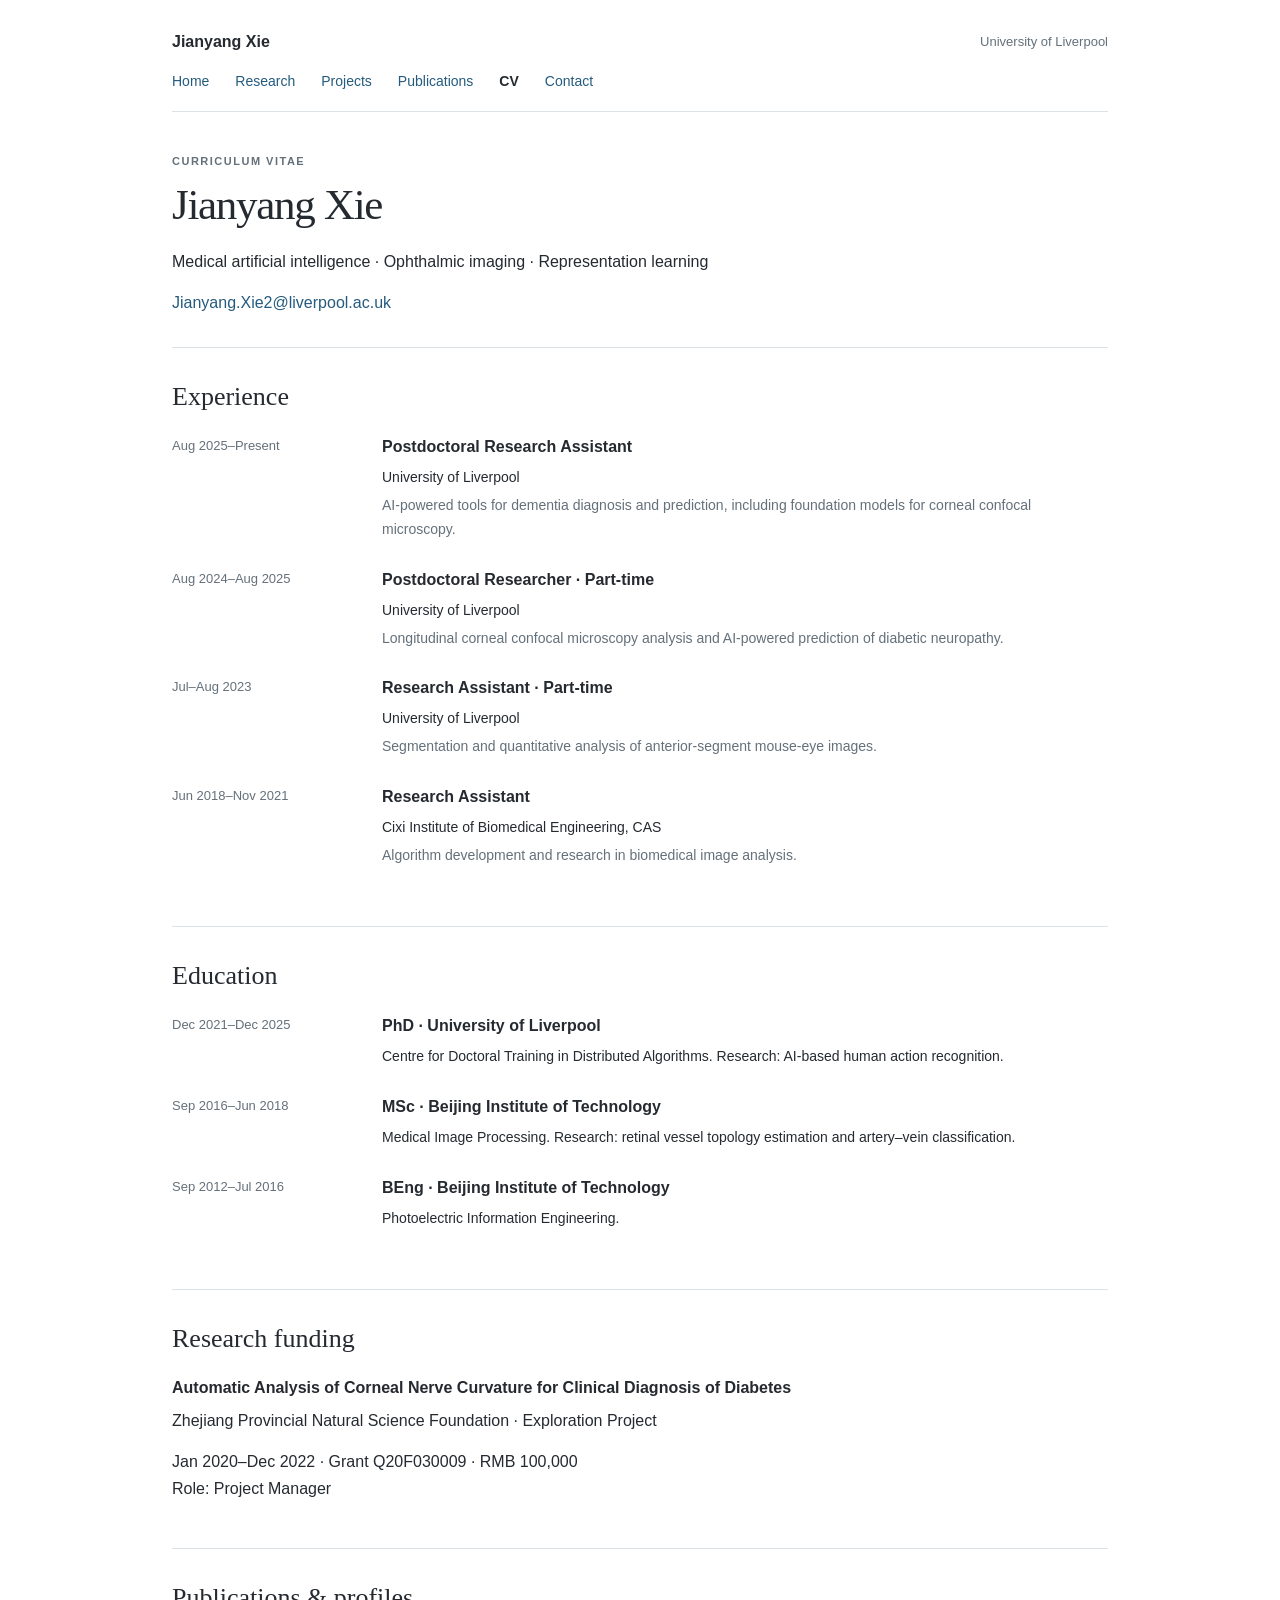
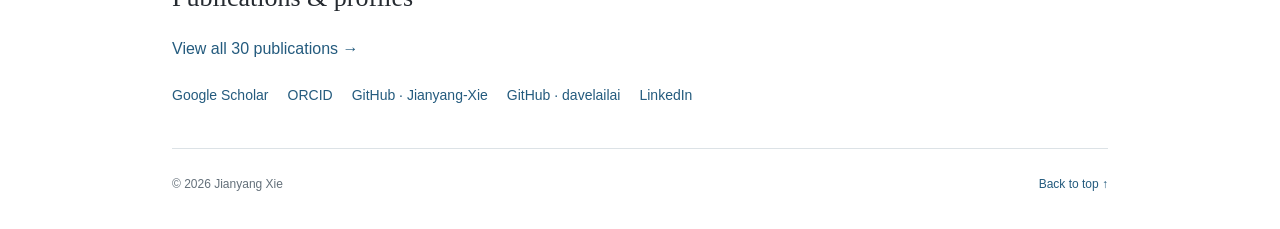
==== cv.html @ be5c05dd "Publish redesigned academic homepage" ====
<!doctype html><html lang="en"><head><meta charset="utf-8"><meta name="viewport" content="width=device-width, initial-scale=1"><meta name="description" content="Jianyang Xie, University of Liverpool. Medical foundation models, causal learning, ophthalmic imaging and computer vision."><title>CV | Jianyang Xie</title><link rel="canonical" href="https://jianyang-xie.github.io/cv.html"><link rel="icon" href="assets/favicon.svg" type="image/svg+xml"><link rel="stylesheet" href="style.css"><script src="script.js" defer></script></head><body><a class="skip" href="#main">Skip to content</a><div class="shell"><header class="masthead"><a href="index.html" class="wordmark">Jianyang Xie</a><span>University of Liverpool</span></header><nav aria-label="Main navigation"><a href="index.html">Home</a> <a href="index.html#research">Research</a> <a href="index.html#projects">Projects</a> <a href="publications.html">Publications</a> <a href="cv.html">CV</a> <a href="index.html#contact">Contact</a></nav><main id="main"><section class="page-intro"><p class="eyebrow">Curriculum vitae</p><h1>Jianyang Xie</h1><p>Medical artificial intelligence · Ophthalmic imaging · Representation learning</p><a href="mailto:Jianyang.Xie2@liverpool.ac.uk">Jianyang.Xie2@liverpool.ac.uk</a></section><section id="experience"><h2>Experience</h2><div class="cv-row"><p>Aug 2025–Present</p><div><h3>Postdoctoral Research Assistant</h3><p>University of Liverpool</p><p class="muted">AI-powered tools for dementia diagnosis and prediction, including foundation models for corneal confocal microscopy.</p></div></div><div class="cv-row"><p>Aug 2024–Aug 2025</p><div><h3>Postdoctoral Researcher · Part-time</h3><p>University of Liverpool</p><p class="muted">Longitudinal corneal confocal microscopy analysis and AI-powered prediction of diabetic neuropathy.</p></div></div><div class="cv-row"><p>Jul–Aug 2023</p><div><h3>Research Assistant · Part-time</h3><p>University of Liverpool</p><p class="muted">Segmentation and quantitative analysis of anterior-segment mouse-eye images.</p></div></div><div class="cv-row"><p>Jun 2018–Nov 2021</p><div><h3>Research Assistant</h3><p>Cixi Institute of Biomedical Engineering, CAS</p><p class="muted">Algorithm development and research in biomedical image analysis.</p></div></div></section><section><h2>Education</h2><div class="cv-row"><p>Dec 2021–Dec 2025</p><div><h3>PhD · University of Liverpool</h3><p>Centre for Doctoral Training in Distributed Algorithms. Research: AI-based human action recognition.</p></div></div><div class="cv-row"><p>Sep 2016–Jun 2018</p><div><h3>MSc · Beijing Institute of Technology</h3><p>Medical Image Processing. Research: retinal vessel topology estimation and artery–vein classification.</p></div></div><div class="cv-row"><p>Sep 2012–Jul 2016</p><div><h3>BEng · Beijing Institute of Technology</h3><p>Photoelectric Information Engineering.</p></div></div></section><section><h2>Research funding</h2><h3>Automatic Analysis of Corneal Nerve Curvature for Clinical Diagnosis of Diabetes</h3><p>Zhejiang Provincial Natural Science Foundation · Exploration Project</p><p>Jan 2020–Dec 2022 · Grant Q20F030009 · RMB 100,000<br>Role: Project Manager</p></section><section><h2>Publications & profiles</h2><p><a href="publications.html">View all 30 publications →</a></p><div class="social"><a href="https://scholar.google.com/citations?user=igrurhYAAAAJ">Google Scholar</a> <a href="https://orcid.org/0000-0002-4565-5807">ORCID</a> <a href="https://github.com/Jianyang-Xie">GitHub · Jianyang-Xie</a> <a href="https://github.com/davelailai">GitHub · davelailai</a> <a href="https://www.linkedin.com/in/jianyang-xie-0a9271278/">LinkedIn</a></div></section></main><footer><span>© 2026 Jianyang Xie</span><a href="#main">Back to top ↑</a></footer></div></body></html>
---- style.css ----
:root{--ink:#252a30;--muted:#64707a;--blue:#245b7e;--line:#dce2e6;--soft:#f6f8f9}*{box-sizing:border-box}html{scroll-behavior:smooth;scroll-padding-top:20px}body{margin:0;background:#fff;color:var(--ink);font:16px/1.7 Arial,Helvetica,sans-serif}.shell{max-width:1020px;margin:auto;padding:0 42px}a{color:var(--blue);text-decoration:none;text-underline-offset:4px}a:hover{text-decoration:underline}a:focus-visible,button:focus-visible,input:focus-visible,select:focus-visible{outline:2px solid var(--blue);outline-offset:5px}.skip{position:absolute;left:12px;top:-70px;background:white;padding:8px}.skip:focus{top:8px}.masthead{display:flex;align-items:center;justify-content:space-between;padding:28px 0 15px;font-size:13px;color:var(--muted)}.wordmark{font-weight:700;color:var(--ink);font-size:16px}nav{display:flex;gap:26px;flex-wrap:wrap;padding:0 0 17px;border-bottom:1px solid var(--line);font-size:14px}nav a[aria-current=page]{font-weight:700;color:var(--ink)}section{padding:32px 0;border-bottom:1px solid var(--line)}.intro{padding-top:42px}.eyebrow{font-size:11px;letter-spacing:1.5px;text-transform:uppercase;color:var(--muted);font-weight:700;margin:0 0 8px}h1{font-family:Georgia,'Times New Roman',serif;font-weight:400;font-size:43px;letter-spacing:-1.3px;line-height:1.2;margin:0 0 18px}h1 span{font:15px Arial,sans-serif;letter-spacing:0;color:var(--muted);margin-left:6px}h2{font-family:Georgia,'Times New Roman',serif;font-weight:400;font-size:26px;line-height:1.3;margin:0 0 20px}h3{font-size:16px;line-height:1.5;margin:0 0 7px;font-weight:600}p{margin:0 0 14px}.position{font-size:16px;margin-bottom:20px}.intro>p:not(.eyebrow){max-width:830px}.social{display:flex;flex-wrap:wrap;gap:4px 19px;font-size:14px;margin:22px 0 8px}.email{font-size:14px}.interests{margin:0}.interests>div{display:grid;grid-template-columns:190px 1fr;gap:24px;margin:9px 0}.interests dt{font-weight:600;font-size:14px}.interests dd{margin:0;color:#4d5963;font-size:14px}.news{list-style:none;padding:0;margin:0}.news li{display:grid;grid-template-columns:82px 1fr;gap:20px;margin:9px 0;font-size:14px}.news time{color:var(--muted);font-variant-numeric:tabular-nums}.section-heading{display:flex;align-items:baseline;justify-content:space-between;gap:18px}.section-heading>a{font-size:13px}.section-note{font-size:13px;color:var(--muted);margin-top:-8px;margin-bottom:10px}.publication{padding:22px 0;border-bottom:1px solid #e8ecef;scroll-margin-top:24px}.publication:last-child{border-bottom:0;padding-bottom:0}.with-figure{display:grid;grid-template-columns:222px 1fr;gap:27px}.figure{display:flex;align-items:center;justify-content:center;border:1px solid #e2e7ea;padding:8px;align-self:start;min-height:140px;background:white}.figure img{width:100%;height:130px;object-fit:contain;display:block}.venue{color:var(--blue);font-size:11px;letter-spacing:.5px;text-transform:uppercase;font-weight:700;margin:0 0 6px}.authors{font-size:13px;line-height:1.65;color:#5b6570;margin:8px 0}.authors strong{color:var(--ink);font-weight:600}.paper-links{display:flex;flex-wrap:wrap;gap:15px;font-size:13px}.paper-links a:before{content:'[';color:#97a4ad;margin-right:2px}.paper-links a:after{content:']';color:#97a4ad;margin-left:2px}.project-grid{display:grid;grid-template-columns:repeat(3,1fr);gap:25px}.project figure{margin:0 0 15px;border:1px solid var(--line);padding:10px;background:white}.project img{display:block;width:100%;height:132px;object-fit:contain}.project figcaption{font-size:10px;color:var(--muted);text-align:right;margin-top:6px}.project h3{font-size:16px}.project>p:not(.eyebrow){font-size:13px;line-height:1.7;color:#5b6570}.project>a{font-size:13px}.project .eyebrow{font-size:9px}.code-list{display:flex;flex-wrap:wrap;gap:8px 22px;font-size:14px}#code>p,#contact>p{font-size:14px}.cv-row{display:grid;grid-template-columns:185px 1fr;gap:25px;margin:22px 0}.cv-row>p{color:var(--muted);font-size:13px}.cv-row div p{font-size:14px;margin:4px 0}.muted{color:var(--muted)}.page-intro{padding:40px 0 30px}.filters{display:flex;align-items:end;gap:15px;padding:25px 0 15px}.filters label{font-size:12px;color:var(--muted)}.filters label:first-child{flex:1}input,select,button{font:14px Arial,sans-serif;border:1px solid #bac5cd;background:#fff;color:var(--ink);border-radius:2px;padding:10px;width:100%;display:block;min-height:39px}input{margin-top:5px}select{margin-top:5px;min-width:120px}button{cursor:pointer;width:auto}#count{font-size:12px;color:var(--muted);margin-top:15px}footer{display:flex;justify-content:space-between;padding:25px 0 35px;color:var(--muted);font-size:12px}[hidden]{display:none!important}@media(max-width:700px){.shell{padding:0 22px}.masthead{padding-top:20px}.masthead>span{font-size:11px}nav{gap:10px 20px;font-size:13px}.intro{padding-top:30px}h1{font-size:36px}h2{font-size:24px}.interests>div{grid-template-columns:1fr;gap:2px;margin:15px 0}.with-figure{grid-template-columns:155px 1fr;gap:18px}.figure{min-height:120px}.figure img{height:105px}.project-grid{grid-template-columns:1fr;gap:28px}.project img{height:160px}.project h3{font-size:18px}.project>p:not(.eyebrow){font-size:14px}.cv-row{grid-template-columns:1fr;gap:0}.section-heading{flex-wrap:wrap;gap:0;margin-bottom:20px}.section-heading h2{margin-bottom:6px}.filters{flex-wrap:wrap}.filters label:first-child{flex-basis:100%}}@media(max-width:480px){.with-figure{grid-template-columns:1fr;gap:14px}.figure{max-width:100%;width:100%;height:170px}.figure img{height:150px}.news li{grid-template-columns:65px 1fr;gap:13px}.social{gap:5px 15px}.masthead>span{max-width:120px;text-align:right}h3{font-size:16px}}@media(prefers-reduced-motion:reduce){html{scroll-behavior:auto}}@media print{nav,.masthead,.filters,.skip,footer{display:none}.shell{max-width:none;padding:0}body{font-size:11pt}h1{font-size:28pt}section{padding:18px 0}a{color:inherit}.publication,.cv-row,.project{break-inside:avoid}.project-grid{grid-template-columns:repeat(3,1fr)}}
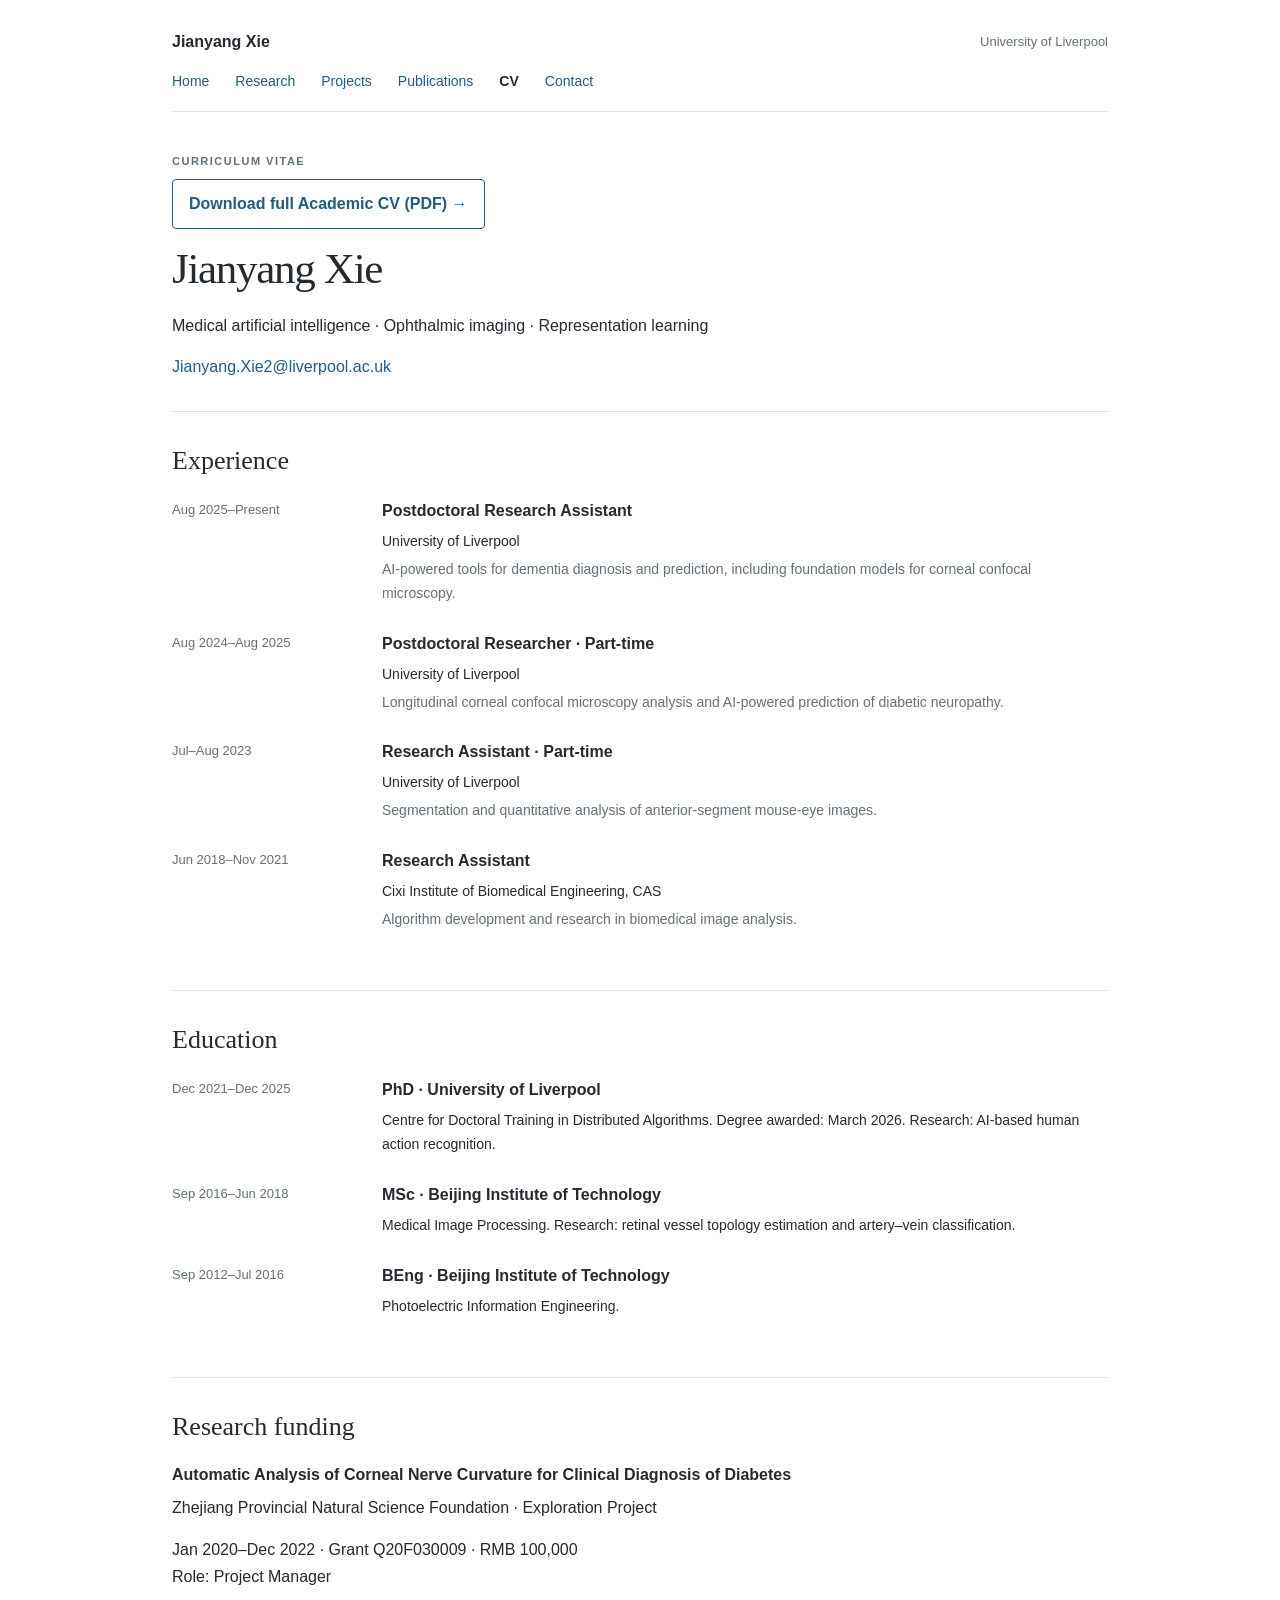
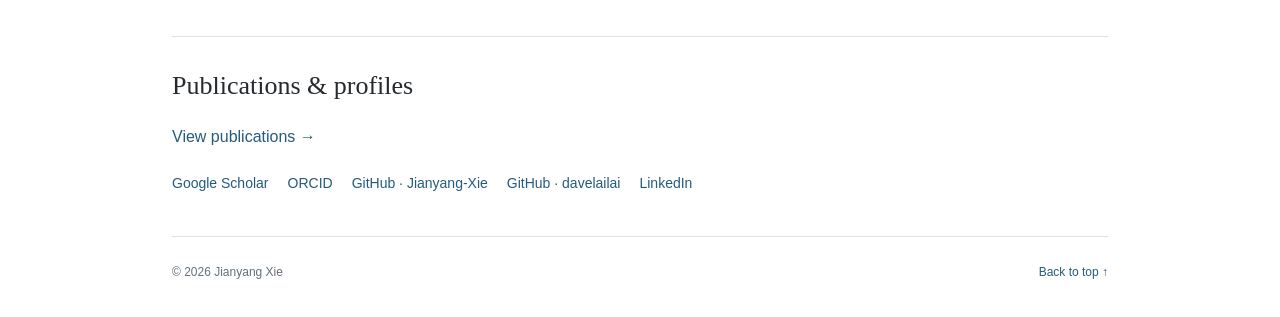
==== commit 4bb7afd7: "Integrate LaTeX Academic CV with automatic PDF publishing" ====
--- a/cv.html
+++ b/cv.html
@@ -1 +1 @@
-<!doctype html><html lang="en"><head><meta charset="utf-8"><meta name="viewport" content="width=device-width, initial-scale=1"><meta name="description" content="Jianyang Xie, University of Liverpool. Medical foundation models, causal learning, ophthalmic imaging and computer vision."><title>CV | Jianyang Xie</title><link rel="canonical" href="https://jianyang-xie.github.io/cv.html"><link rel="icon" href="assets/favicon.svg" type="image/svg+xml"><link rel="stylesheet" href="style.css"><script src="script.js" defer></script></head><body><a class="skip" href="#main">Skip to content</a><div class="shell"><header class="masthead"><a href="index.html" class="wordmark">Jianyang Xie</a><span>University of Liverpool</span></header><nav aria-label="Main navigation"><a href="index.html">Home</a> <a href="index.html#research">Research</a> <a href="index.html#projects">Projects</a> <a href="publications.html">Publications</a> <a href="cv.html">CV</a> <a href="index.html#contact">Contact</a></nav><main id="main"><section class="page-intro"><p class="eyebrow">Curriculum vitae</p><h1>Jianyang Xie</h1><p>Medical artificial intelligence · Ophthalmic imaging · Representation learning</p><a href="mailto:Jianyang.Xie2@liverpool.ac.uk">Jianyang.Xie2@liverpool.ac.uk</a></section><section id="experience"><h2>Experience</h2><div class="cv-row"><p>Aug 2025–Present</p><div><h3>Postdoctoral Research Assistant</h3><p>University of Liverpool</p><p class="muted">AI-powered tools for dementia diagnosis and prediction, including foundation models for corneal confocal microscopy.</p></div></div><div class="cv-row"><p>Aug 2024–Aug 2025</p><div><h3>Postdoctoral Researcher · Part-time</h3><p>University of Liverpool</p><p class="muted">Longitudinal corneal confocal microscopy analysis and AI-powered prediction of diabetic neuropathy.</p></div></div><div class="cv-row"><p>Jul–Aug 2023</p><div><h3>Research Assistant · Part-time</h3><p>University of Liverpool</p><p class="muted">Segmentation and quantitative analysis of anterior-segment mouse-eye images.</p></div></div><div class="cv-row"><p>Jun 2018–Nov 2021</p><div><h3>Research Assistant</h3><p>Cixi Institute of Biomedical Engineering, CAS</p><p class="muted">Algorithm development and research in biomedical image analysis.</p></div></div></section><section><h2>Education</h2><div class="cv-row"><p>Dec 2021–Dec 2025</p><div><h3>PhD · University of Liverpool</h3><p>Centre for Doctoral Training in Distributed Algorithms. Research: AI-based human action recognition.</p></div></div><div class="cv-row"><p>Sep 2016–Jun 2018</p><div><h3>MSc · Beijing Institute of Technology</h3><p>Medical Image Processing. Research: retinal vessel topology estimation and artery–vein classification.</p></div></div><div class="cv-row"><p>Sep 2012–Jul 2016</p><div><h3>BEng · Beijing Institute of Technology</h3><p>Photoelectric Information Engineering.</p></div></div></section><section><h2>Research funding</h2><h3>Automatic Analysis of Corneal Nerve Curvature for Clinical Diagnosis of Diabetes</h3><p>Zhejiang Provincial Natural Science Foundation · Exploration Project</p><p>Jan 2020–Dec 2022 · Grant Q20F030009 · RMB 100,000<br>Role: Project Manager</p></section><section><h2>Publications & profiles</h2><p><a href="publications.html">View all 30 publications →</a></p><div class="social"><a href="https://scholar.google.com/citations?user=igrurhYAAAAJ">Google Scholar</a> <a href="https://orcid.org/0000-0002-4565-5807">ORCID</a> <a href="https://github.com/Jianyang-Xie">GitHub · Jianyang-Xie</a> <a href="https://github.com/davelailai">GitHub · davelailai</a> <a href="https://www.linkedin.com/in/jianyang-xie-0a9271278/">LinkedIn</a></div></section></main><footer><span>© 2026 Jianyang Xie</span><a href="#main">Back to top ↑</a></footer></div></body></html>+<!doctype html><html lang="en"><head><meta charset="utf-8"><meta name="viewport" content="width=device-width, initial-scale=1"><meta name="description" content="Jianyang Xie, University of Liverpool. Medical foundation models, causal learning, ophthalmic imaging and computer vision."><title>CV | Jianyang Xie</title><link rel="canonical" href="https://jianyang-xie.github.io/cv.html"><link rel="icon" href="assets/favicon.svg" type="image/svg+xml"><link rel="stylesheet" href="style.css"><script src="script.js" defer></script></head><body><a class="skip" href="#main">Skip to content</a><div class="shell"><header class="masthead"><a href="index.html" class="wordmark">Jianyang Xie</a><span>University of Liverpool</span></header><nav aria-label="Main navigation"><a href="index.html">Home</a> <a href="index.html#research">Research</a> <a href="index.html#projects">Projects</a> <a href="publications.html">Publications</a> <a href="cv.html">CV</a> <a href="index.html#contact">Contact</a></nav><main id="main"><section class="page-intro"><p class="eyebrow">Curriculum vitae</p><p><a class="cv-download" href="assets/cv/Jianyang_Xie_CV.pdf">Download full Academic CV (PDF) →</a></p><h1>Jianyang Xie</h1><p>Medical artificial intelligence · Ophthalmic imaging · Representation learning</p><a href="mailto:Jianyang.Xie2@liverpool.ac.uk">Jianyang.Xie2@liverpool.ac.uk</a></section><section id="experience"><h2>Experience</h2><div class="cv-row"><p>Aug 2025–Present</p><div><h3>Postdoctoral Research Assistant</h3><p>University of Liverpool</p><p class="muted">AI-powered tools for dementia diagnosis and prediction, including foundation models for corneal confocal microscopy.</p></div></div><div class="cv-row"><p>Aug 2024–Aug 2025</p><div><h3>Postdoctoral Researcher · Part-time</h3><p>University of Liverpool</p><p class="muted">Longitudinal corneal confocal microscopy analysis and AI-powered prediction of diabetic neuropathy.</p></div></div><div class="cv-row"><p>Jul–Aug 2023</p><div><h3>Research Assistant · Part-time</h3><p>University of Liverpool</p><p class="muted">Segmentation and quantitative analysis of anterior-segment mouse-eye images.</p></div></div><div class="cv-row"><p>Jun 2018–Nov 2021</p><div><h3>Research Assistant</h3><p>Cixi Institute of Biomedical Engineering, CAS</p><p class="muted">Algorithm development and research in biomedical image analysis.</p></div></div></section><section><h2>Education</h2><div class="cv-row"><p>Dec 2021–Dec 2025</p><div><h3>PhD · University of Liverpool</h3><p>Centre for Doctoral Training in Distributed Algorithms. Degree awarded: March 2026. Research: AI-based human action recognition.</p></div></div><div class="cv-row"><p>Sep 2016–Jun 2018</p><div><h3>MSc · Beijing Institute of Technology</h3><p>Medical Image Processing. Research: retinal vessel topology estimation and artery–vein classification.</p></div></div><div class="cv-row"><p>Sep 2012–Jul 2016</p><div><h3>BEng · Beijing Institute of Technology</h3><p>Photoelectric Information Engineering.</p></div></div></section><section><h2>Research funding</h2><h3>Automatic Analysis of Corneal Nerve Curvature for Clinical Diagnosis of Diabetes</h3><p>Zhejiang Provincial Natural Science Foundation · Exploration Project</p><p>Jan 2020–Dec 2022 · Grant Q20F030009 · RMB 100,000<br>Role: Project Manager</p></section><section><h2>Publications & profiles</h2><p><a href="publications.html">View publications →</a></p><div class="social"><a href="https://scholar.google.com/citations?user=igrurhYAAAAJ">Google Scholar</a> <a href="https://orcid.org/0000-0002-4565-5807">ORCID</a> <a href="https://github.com/Jianyang-Xie">GitHub · Jianyang-Xie</a> <a href="https://github.com/davelailai">GitHub · davelailai</a> <a href="https://www.linkedin.com/in/jianyang-xie-0a9271278/">LinkedIn</a></div></section></main><footer><span>© 2026 Jianyang Xie</span><a href="#main">Back to top ↑</a></footer></div></body></html>
--- a/style.css
+++ b/style.css
@@ -1 +1,3 @@
 :root{--ink:#252a30;--muted:#64707a;--blue:#245b7e;--line:#dce2e6;--soft:#f6f8f9}*{box-sizing:border-box}html{scroll-behavior:smooth;scroll-padding-top:20px}body{margin:0;background:#fff;color:var(--ink);font:16px/1.7 Arial,Helvetica,sans-serif}.shell{max-width:1020px;margin:auto;padding:0 42px}a{color:var(--blue);text-decoration:none;text-underline-offset:4px}a:hover{text-decoration:underline}a:focus-visible,button:focus-visible,input:focus-visible,select:focus-visible{outline:2px solid var(--blue);outline-offset:5px}.skip{position:absolute;left:12px;top:-70px;background:white;padding:8px}.skip:focus{top:8px}.masthead{display:flex;align-items:center;justify-content:space-between;padding:28px 0 15px;font-size:13px;color:var(--muted)}.wordmark{font-weight:700;color:var(--ink);font-size:16px}nav{display:flex;gap:26px;flex-wrap:wrap;padding:0 0 17px;border-bottom:1px solid var(--line);font-size:14px}nav a[aria-current=page]{font-weight:700;color:var(--ink)}section{padding:32px 0;border-bottom:1px solid var(--line)}.intro{padding-top:42px}.eyebrow{font-size:11px;letter-spacing:1.5px;text-transform:uppercase;color:var(--muted);font-weight:700;margin:0 0 8px}h1{font-family:Georgia,'Times New Roman',serif;font-weight:400;font-size:43px;letter-spacing:-1.3px;line-height:1.2;margin:0 0 18px}h1 span{font:15px Arial,sans-serif;letter-spacing:0;color:var(--muted);margin-left:6px}h2{font-family:Georgia,'Times New Roman',serif;font-weight:400;font-size:26px;line-height:1.3;margin:0 0 20px}h3{font-size:16px;line-height:1.5;margin:0 0 7px;font-weight:600}p{margin:0 0 14px}.position{font-size:16px;margin-bottom:20px}.intro>p:not(.eyebrow){max-width:830px}.social{display:flex;flex-wrap:wrap;gap:4px 19px;font-size:14px;margin:22px 0 8px}.email{font-size:14px}.interests{margin:0}.interests>div{display:grid;grid-template-columns:190px 1fr;gap:24px;margin:9px 0}.interests dt{font-weight:600;font-size:14px}.interests dd{margin:0;color:#4d5963;font-size:14px}.news{list-style:none;padding:0;margin:0}.news li{display:grid;grid-template-columns:82px 1fr;gap:20px;margin:9px 0;font-size:14px}.news time{color:var(--muted);font-variant-numeric:tabular-nums}.section-heading{display:flex;align-items:baseline;justify-content:space-between;gap:18px}.section-heading>a{font-size:13px}.section-note{font-size:13px;color:var(--muted);margin-top:-8px;margin-bottom:10px}.publication{padding:22px 0;border-bottom:1px solid #e8ecef;scroll-margin-top:24px}.publication:last-child{border-bottom:0;padding-bottom:0}.with-figure{display:grid;grid-template-columns:222px 1fr;gap:27px}.figure{display:flex;align-items:center;justify-content:center;border:1px solid #e2e7ea;padding:8px;align-self:start;min-height:140px;background:white}.figure img{width:100%;height:130px;object-fit:contain;display:block}.venue{color:var(--blue);font-size:11px;letter-spacing:.5px;text-transform:uppercase;font-weight:700;margin:0 0 6px}.authors{font-size:13px;line-height:1.65;color:#5b6570;margin:8px 0}.authors strong{color:var(--ink);font-weight:600}.paper-links{display:flex;flex-wrap:wrap;gap:15px;font-size:13px}.paper-links a:before{content:'[';color:#97a4ad;margin-right:2px}.paper-links a:after{content:']';color:#97a4ad;margin-left:2px}.project-grid{display:grid;grid-template-columns:repeat(3,1fr);gap:25px}.project figure{margin:0 0 15px;border:1px solid var(--line);padding:10px;background:white}.project img{display:block;width:100%;height:132px;object-fit:contain}.project figcaption{font-size:10px;color:var(--muted);text-align:right;margin-top:6px}.project h3{font-size:16px}.project>p:not(.eyebrow){font-size:13px;line-height:1.7;color:#5b6570}.project>a{font-size:13px}.project .eyebrow{font-size:9px}.code-list{display:flex;flex-wrap:wrap;gap:8px 22px;font-size:14px}#code>p,#contact>p{font-size:14px}.cv-row{display:grid;grid-template-columns:185px 1fr;gap:25px;margin:22px 0}.cv-row>p{color:var(--muted);font-size:13px}.cv-row div p{font-size:14px;margin:4px 0}.muted{color:var(--muted)}.page-intro{padding:40px 0 30px}.filters{display:flex;align-items:end;gap:15px;padding:25px 0 15px}.filters label{font-size:12px;color:var(--muted)}.filters label:first-child{flex:1}input,select,button{font:14px Arial,sans-serif;border:1px solid #bac5cd;background:#fff;color:var(--ink);border-radius:2px;padding:10px;width:100%;display:block;min-height:39px}input{margin-top:5px}select{margin-top:5px;min-width:120px}button{cursor:pointer;width:auto}#count{font-size:12px;color:var(--muted);margin-top:15px}footer{display:flex;justify-content:space-between;padding:25px 0 35px;color:var(--muted);font-size:12px}[hidden]{display:none!important}@media(max-width:700px){.shell{padding:0 22px}.masthead{padding-top:20px}.masthead>span{font-size:11px}nav{gap:10px 20px;font-size:13px}.intro{padding-top:30px}h1{font-size:36px}h2{font-size:24px}.interests>div{grid-template-columns:1fr;gap:2px;margin:15px 0}.with-figure{grid-template-columns:155px 1fr;gap:18px}.figure{min-height:120px}.figure img{height:105px}.project-grid{grid-template-columns:1fr;gap:28px}.project img{height:160px}.project h3{font-size:18px}.project>p:not(.eyebrow){font-size:14px}.cv-row{grid-template-columns:1fr;gap:0}.section-heading{flex-wrap:wrap;gap:0;margin-bottom:20px}.section-heading h2{margin-bottom:6px}.filters{flex-wrap:wrap}.filters label:first-child{flex-basis:100%}}@media(max-width:480px){.with-figure{grid-template-columns:1fr;gap:14px}.figure{max-width:100%;width:100%;height:170px}.figure img{height:150px}.news li{grid-template-columns:65px 1fr;gap:13px}.social{gap:5px 15px}.masthead>span{max-width:120px;text-align:right}h3{font-size:16px}}@media(prefers-reduced-motion:reduce){html{scroll-behavior:auto}}@media print{nav,.masthead,.filters,.skip,footer{display:none}.shell{max-width:none;padding:0}body{font-size:11pt}h1{font-size:28pt}section{padding:18px 0}a{color:inherit}.publication,.cv-row,.project{break-inside:avoid}.project-grid{grid-template-columns:repeat(3,1fr)}}
+
+.cv-download{display:inline-block;padding:.65rem 1rem;border:1px solid currentColor;border-radius:4px;font-weight:600;text-decoration:none}.cv-download:hover,.cv-download:focus-visible{background:#eef2f5;text-decoration:underline}
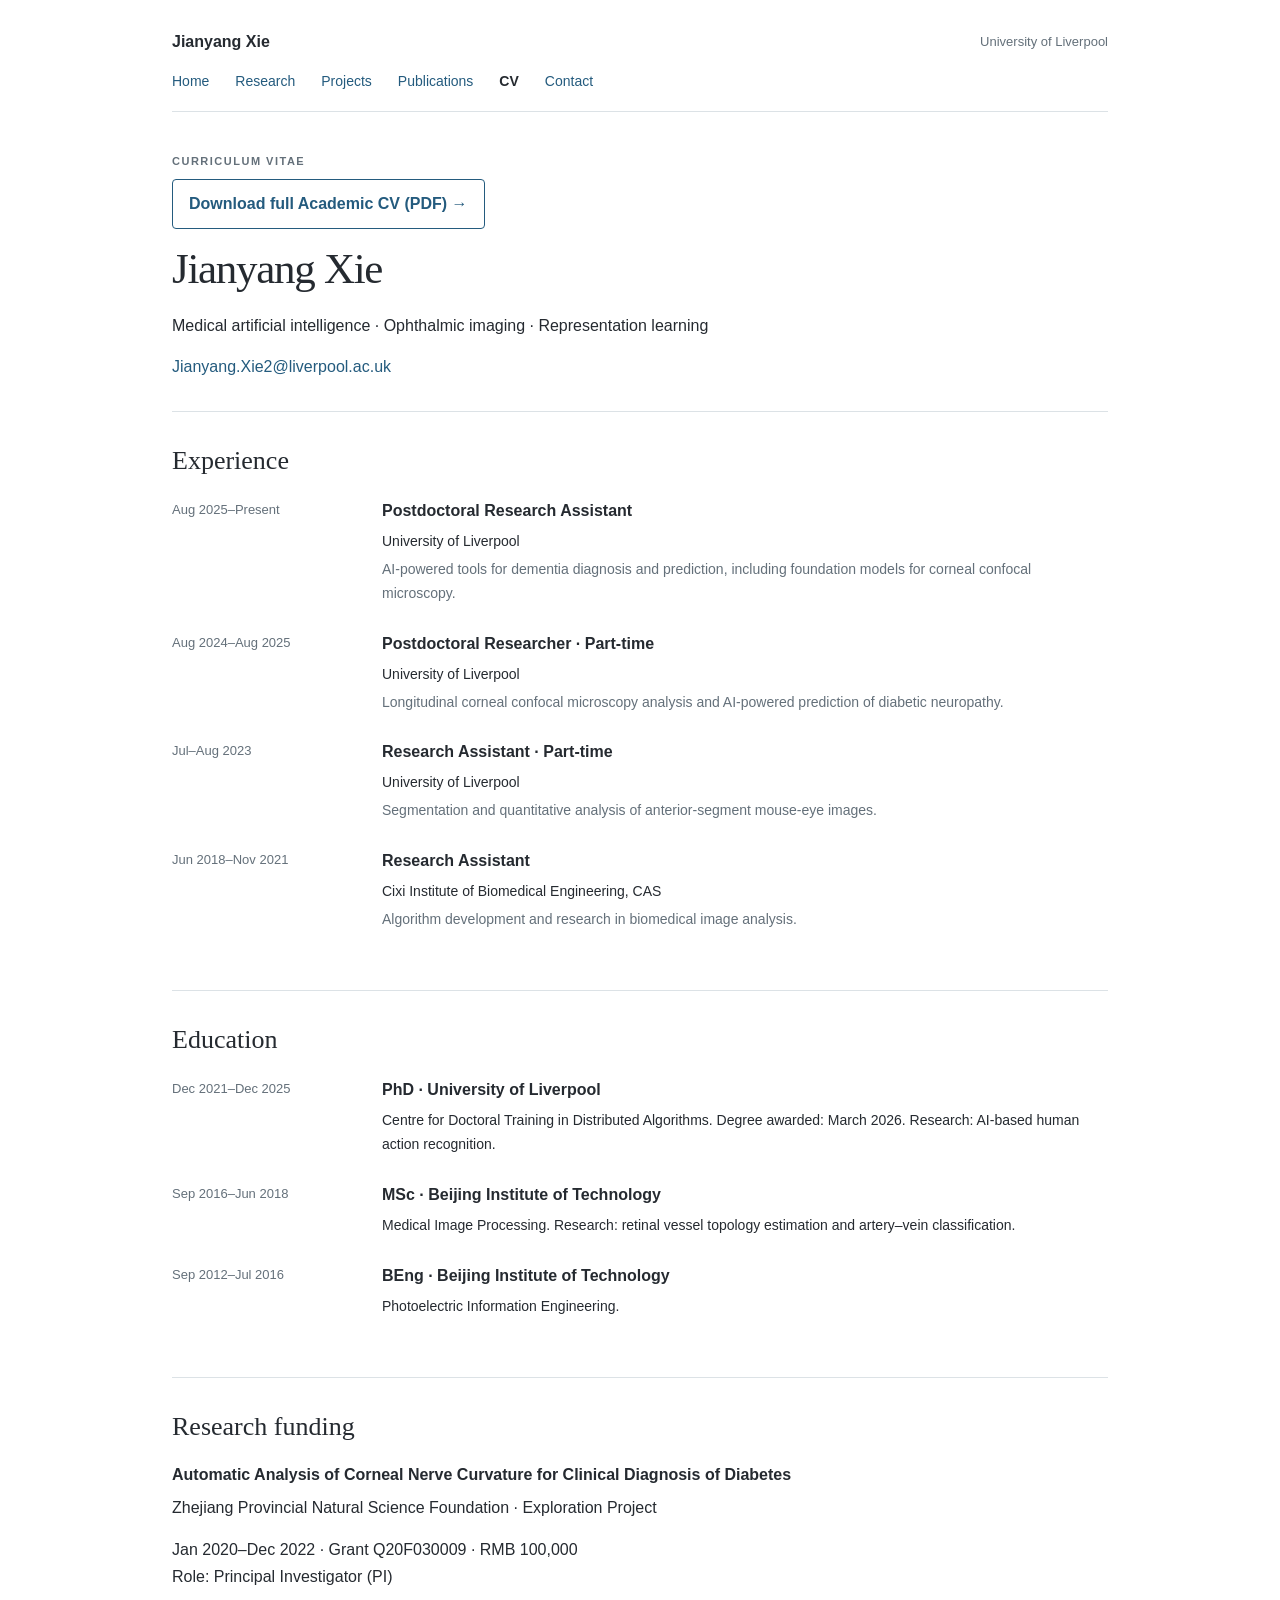
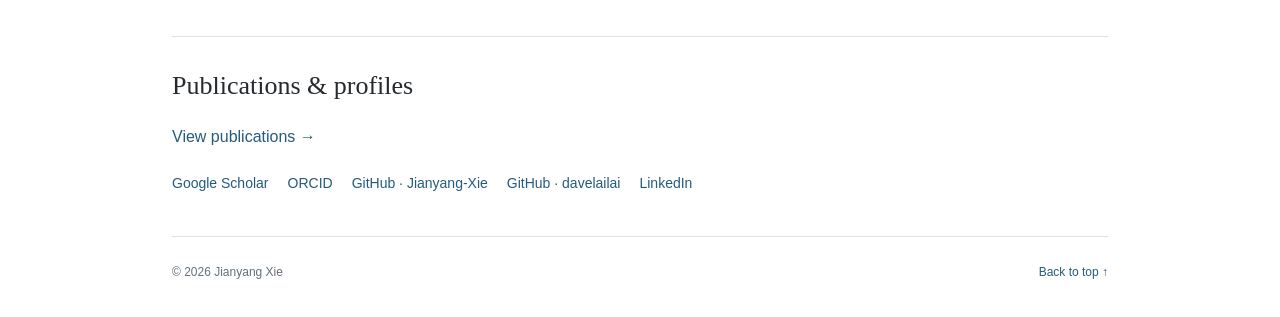
==== commit a15a8cb4: "Correct Zhejiang grant role to Principal Investigator" ====
--- a/cv.html
+++ b/cv.html
@@ -1 +1 @@
-<!doctype html><html lang="en"><head><meta charset="utf-8"><meta name="viewport" content="width=device-width, initial-scale=1"><meta name="description" content="Jianyang Xie, University of Liverpool. Medical foundation models, causal learning, ophthalmic imaging and computer vision."><title>CV | Jianyang Xie</title><link rel="canonical" href="https://jianyang-xie.github.io/cv.html"><link rel="icon" href="assets/favicon.svg" type="image/svg+xml"><link rel="stylesheet" href="style.css"><script src="script.js" defer></script></head><body><a class="skip" href="#main">Skip to content</a><div class="shell"><header class="masthead"><a href="index.html" class="wordmark">Jianyang Xie</a><span>University of Liverpool</span></header><nav aria-label="Main navigation"><a href="index.html">Home</a> <a href="index.html#research">Research</a> <a href="index.html#projects">Projects</a> <a href="publications.html">Publications</a> <a href="cv.html">CV</a> <a href="index.html#contact">Contact</a></nav><main id="main"><section class="page-intro"><p class="eyebrow">Curriculum vitae</p><p><a class="cv-download" href="assets/cv/Jianyang_Xie_CV.pdf">Download full Academic CV (PDF) →</a></p><h1>Jianyang Xie</h1><p>Medical artificial intelligence · Ophthalmic imaging · Representation learning</p><a href="mailto:Jianyang.Xie2@liverpool.ac.uk">Jianyang.Xie2@liverpool.ac.uk</a></section><section id="experience"><h2>Experience</h2><div class="cv-row"><p>Aug 2025–Present</p><div><h3>Postdoctoral Research Assistant</h3><p>University of Liverpool</p><p class="muted">AI-powered tools for dementia diagnosis and prediction, including foundation models for corneal confocal microscopy.</p></div></div><div class="cv-row"><p>Aug 2024–Aug 2025</p><div><h3>Postdoctoral Researcher · Part-time</h3><p>University of Liverpool</p><p class="muted">Longitudinal corneal confocal microscopy analysis and AI-powered prediction of diabetic neuropathy.</p></div></div><div class="cv-row"><p>Jul–Aug 2023</p><div><h3>Research Assistant · Part-time</h3><p>University of Liverpool</p><p class="muted">Segmentation and quantitative analysis of anterior-segment mouse-eye images.</p></div></div><div class="cv-row"><p>Jun 2018–Nov 2021</p><div><h3>Research Assistant</h3><p>Cixi Institute of Biomedical Engineering, CAS</p><p class="muted">Algorithm development and research in biomedical image analysis.</p></div></div></section><section><h2>Education</h2><div class="cv-row"><p>Dec 2021–Dec 2025</p><div><h3>PhD · University of Liverpool</h3><p>Centre for Doctoral Training in Distributed Algorithms. Degree awarded: March 2026. Research: AI-based human action recognition.</p></div></div><div class="cv-row"><p>Sep 2016–Jun 2018</p><div><h3>MSc · Beijing Institute of Technology</h3><p>Medical Image Processing. Research: retinal vessel topology estimation and artery–vein classification.</p></div></div><div class="cv-row"><p>Sep 2012–Jul 2016</p><div><h3>BEng · Beijing Institute of Technology</h3><p>Photoelectric Information Engineering.</p></div></div></section><section><h2>Research funding</h2><h3>Automatic Analysis of Corneal Nerve Curvature for Clinical Diagnosis of Diabetes</h3><p>Zhejiang Provincial Natural Science Foundation · Exploration Project</p><p>Jan 2020–Dec 2022 · Grant Q20F030009 · RMB 100,000<br>Role: Project Manager</p></section><section><h2>Publications & profiles</h2><p><a href="publications.html">View publications →</a></p><div class="social"><a href="https://scholar.google.com/citations?user=igrurhYAAAAJ">Google Scholar</a> <a href="https://orcid.org/0000-0002-4565-5807">ORCID</a> <a href="https://github.com/Jianyang-Xie">GitHub · Jianyang-Xie</a> <a href="https://github.com/davelailai">GitHub · davelailai</a> <a href="https://www.linkedin.com/in/jianyang-xie-0a9271278/">LinkedIn</a></div></section></main><footer><span>© 2026 Jianyang Xie</span><a href="#main">Back to top ↑</a></footer></div></body></html>+<!doctype html><html lang="en"><head><meta charset="utf-8"><meta name="viewport" content="width=device-width, initial-scale=1"><meta name="description" content="Jianyang Xie, University of Liverpool. Medical foundation models, causal learning, ophthalmic imaging and computer vision."><title>CV | Jianyang Xie</title><link rel="canonical" href="https://jianyang-xie.github.io/cv.html"><link rel="icon" href="assets/favicon.svg" type="image/svg+xml"><link rel="stylesheet" href="style.css"><script src="script.js" defer></script></head><body><a class="skip" href="#main">Skip to content</a><div class="shell"><header class="masthead"><a href="index.html" class="wordmark">Jianyang Xie</a><span>University of Liverpool</span></header><nav aria-label="Main navigation"><a href="index.html">Home</a> <a href="index.html#research">Research</a> <a href="index.html#projects">Projects</a> <a href="publications.html">Publications</a> <a href="cv.html">CV</a> <a href="index.html#contact">Contact</a></nav><main id="main"><section class="page-intro"><p class="eyebrow">Curriculum vitae</p><p><a class="cv-download" href="assets/cv/Jianyang_Xie_CV.pdf">Download full Academic CV (PDF) →</a></p><h1>Jianyang Xie</h1><p>Medical artificial intelligence · Ophthalmic imaging · Representation learning</p><a href="mailto:Jianyang.Xie2@liverpool.ac.uk">Jianyang.Xie2@liverpool.ac.uk</a></section><section id="experience"><h2>Experience</h2><div class="cv-row"><p>Aug 2025–Present</p><div><h3>Postdoctoral Research Assistant</h3><p>University of Liverpool</p><p class="muted">AI-powered tools for dementia diagnosis and prediction, including foundation models for corneal confocal microscopy.</p></div></div><div class="cv-row"><p>Aug 2024–Aug 2025</p><div><h3>Postdoctoral Researcher · Part-time</h3><p>University of Liverpool</p><p class="muted">Longitudinal corneal confocal microscopy analysis and AI-powered prediction of diabetic neuropathy.</p></div></div><div class="cv-row"><p>Jul–Aug 2023</p><div><h3>Research Assistant · Part-time</h3><p>University of Liverpool</p><p class="muted">Segmentation and quantitative analysis of anterior-segment mouse-eye images.</p></div></div><div class="cv-row"><p>Jun 2018–Nov 2021</p><div><h3>Research Assistant</h3><p>Cixi Institute of Biomedical Engineering, CAS</p><p class="muted">Algorithm development and research in biomedical image analysis.</p></div></div></section><section><h2>Education</h2><div class="cv-row"><p>Dec 2021–Dec 2025</p><div><h3>PhD · University of Liverpool</h3><p>Centre for Doctoral Training in Distributed Algorithms. Degree awarded: March 2026. Research: AI-based human action recognition.</p></div></div><div class="cv-row"><p>Sep 2016–Jun 2018</p><div><h3>MSc · Beijing Institute of Technology</h3><p>Medical Image Processing. Research: retinal vessel topology estimation and artery–vein classification.</p></div></div><div class="cv-row"><p>Sep 2012–Jul 2016</p><div><h3>BEng · Beijing Institute of Technology</h3><p>Photoelectric Information Engineering.</p></div></div></section><section><h2>Research funding</h2><h3>Automatic Analysis of Corneal Nerve Curvature for Clinical Diagnosis of Diabetes</h3><p>Zhejiang Provincial Natural Science Foundation · Exploration Project</p><p>Jan 2020–Dec 2022 · Grant Q20F030009 · RMB 100,000<br>Role: Principal Investigator (PI)</p></section><section><h2>Publications & profiles</h2><p><a href="publications.html">View publications →</a></p><div class="social"><a href="https://scholar.google.com/citations?user=igrurhYAAAAJ">Google Scholar</a> <a href="https://orcid.org/0000-0002-4565-5807">ORCID</a> <a href="https://github.com/Jianyang-Xie">GitHub · Jianyang-Xie</a> <a href="https://github.com/davelailai">GitHub · davelailai</a> <a href="https://www.linkedin.com/in/jianyang-xie-0a9271278/">LinkedIn</a></div></section></main><footer><span>© 2026 Jianyang Xie</span><a href="#main">Back to top ↑</a></footer></div></body></html>
